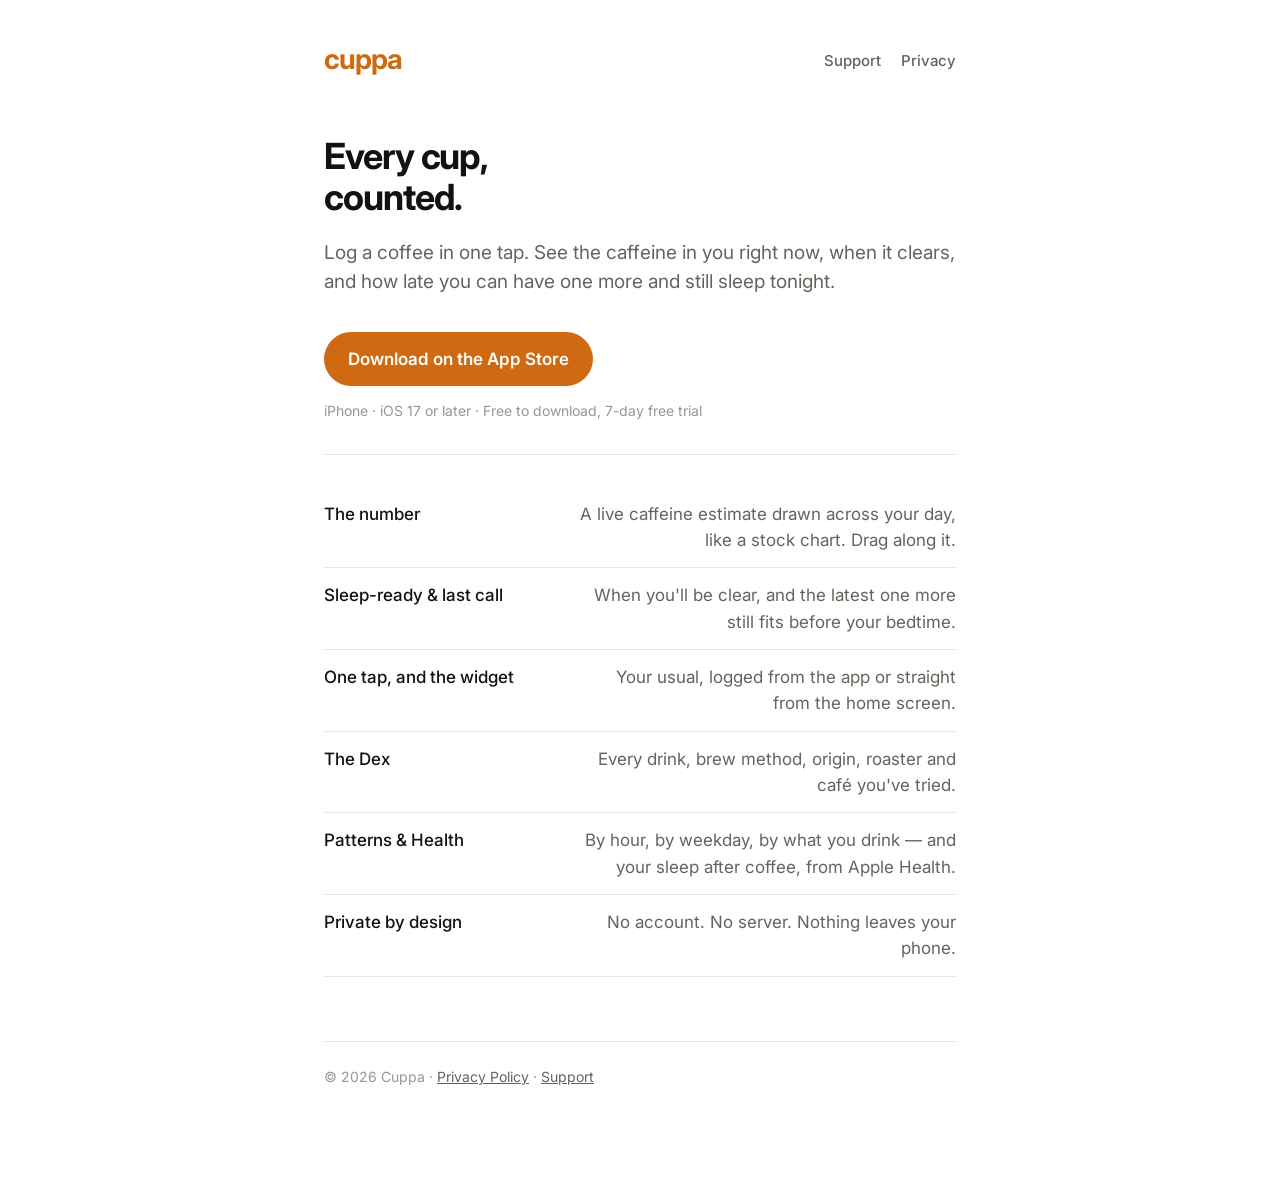
==== index.html @ 3676f8c9 "Cuppa website: home, privacy policy, support" ====
<!doctype html>
<html lang="en">
<head>
<meta charset="utf-8">
<meta name="viewport" content="width=device-width, initial-scale=1">
<title>Cuppa — caffeine, sleep &amp; every cup</title>
<meta name="description" content="Log a coffee in one tap. See the caffeine in you right now, when it clears, and how late you can have one more and still sleep. No account. Nothing leaves your phone.">
<meta property="og:title" content="Cuppa">
<meta property="og:description" content="Caffeine, sleep &amp; every cup. No account. Nothing leaves your phone.">
<meta property="og:image" content="social-1200x630.png">
<link rel="icon" href="favicon.png">
<link rel="preconnect" href="https://fonts.googleapis.com">
<link href="https://fonts.googleapis.com/css2?family=Inter:wght@400;500;600;700&display=swap" rel="stylesheet">
<link rel="stylesheet" href="style.css">
</head>
<body>
<main>
  <header>
    <a class="wordmark" href="./">cuppa</a>
    <nav><a href="support.html">Support</a><a href="privacy.html">Privacy</a></nav>
  </header>

  <h1>Every cup,<br>counted.</h1>
  <p class="lead">Log a coffee in one tap. See the caffeine in you right now, when it clears, and how late you can have one more and still sleep tonight.</p>
  <a class="button" href="https://apps.apple.com/">Download on the App Store</a>
  <p class="meta">iPhone · iOS 17 or later · Free to download, 7-day free trial</p>

  <hr>

  <div class="row"><span class="k">The number</span><span class="v">A live caffeine estimate drawn across your day, like a stock chart. Drag along it.</span></div>
  <div class="row"><span class="k">Sleep-ready &amp; last call</span><span class="v">When you'll be clear, and the latest one more still fits before your bedtime.</span></div>
  <div class="row"><span class="k">One tap, and the widget</span><span class="v">Your usual, logged from the app or straight from the home screen.</span></div>
  <div class="row"><span class="k">The Dex</span><span class="v">Every drink, brew method, origin, roaster and café you've tried.</span></div>
  <div class="row"><span class="k">Patterns &amp; Health</span><span class="v">By hour, by weekday, by what you drink — and your sleep after coffee, from Apple Health.</span></div>
  <div class="row"><span class="k">Private by design</span><span class="v">No account. No server. Nothing leaves your phone.</span></div>

  <footer>© 2026 Cuppa · <a href="privacy.html">Privacy Policy</a> · <a href="support.html">Support</a></footer>
</main>
</body>
</html>
---- style.css ----
/* Cuppa — the website. Same vocabulary as the app: white, Inter, one amber. */
:root {
  --paper: #ffffff;
  --ink: #141210;
  --muted: #67625c;
  --faint: #9a9590;
  --line: #e8e6e2;
  --well: #f3f2f0;
  --brand: #cf6a12;
}
@media (prefers-color-scheme: dark) {
  :root {
    --paper: #000000;
    --ink: #f5f3f0;
    --muted: #a8a39d;
    --faint: #7e7973;
    --line: #26241f;
    --well: #1a1917;
    --brand: #e67a1c;
  }
}
* { box-sizing: border-box; }
html { color-scheme: light dark; }
body {
  margin: 0;
  background: var(--paper);
  color: var(--ink);
  font-family: Inter, -apple-system, BlinkMacSystemFont, "Segoe UI", Helvetica, Arial, sans-serif;
  font-size: 17px;
  line-height: 1.55;
  -webkit-font-smoothing: antialiased;
}
main { max-width: 680px; margin: 0 auto; padding: 32px 24px 96px; }
header { display: flex; align-items: center; justify-content: space-between; height: 56px; }
.wordmark { font-weight: 700; font-size: 28px; letter-spacing: -0.04em; color: var(--brand); text-decoration: none; }
nav a { color: var(--muted); text-decoration: none; margin-left: 20px; font-weight: 500; font-size: 15px; }
nav a:hover { color: var(--ink); }
h1 { font-size: 36px; line-height: 1.15; letter-spacing: -0.03em; margin: 48px 0 12px; }
h2 { font-size: 21px; letter-spacing: -0.02em; margin: 40px 0 8px; }
h3 { font-size: 17px; margin: 24px 0 4px; }
p, li { color: var(--muted); }
p strong, li strong { color: var(--ink); font-weight: 600; }
.lead { font-size: 19px; }
a { color: var(--brand); }
hr { border: 0; border-top: 1px solid var(--line); margin: 32px 0; }
.meta { color: var(--faint); font-size: 14px; }
.row { display: flex; justify-content: space-between; align-items: baseline; padding: 14px 0; border-bottom: 1px solid var(--line); }
.row:last-child { border-bottom: 0; }
.row .k { color: var(--ink); font-weight: 500; }
.row .v { color: var(--muted); text-align: right; max-width: 60%; }
.button { display: inline-block; background: var(--brand); color: #fff; font-weight: 600; padding: 14px 24px; border-radius: 999px; text-decoration: none; margin-top: 16px; }
footer { color: var(--faint); font-size: 14px; margin-top: 64px; padding-top: 24px; border-top: 1px solid var(--line); }
footer a { color: var(--muted); }
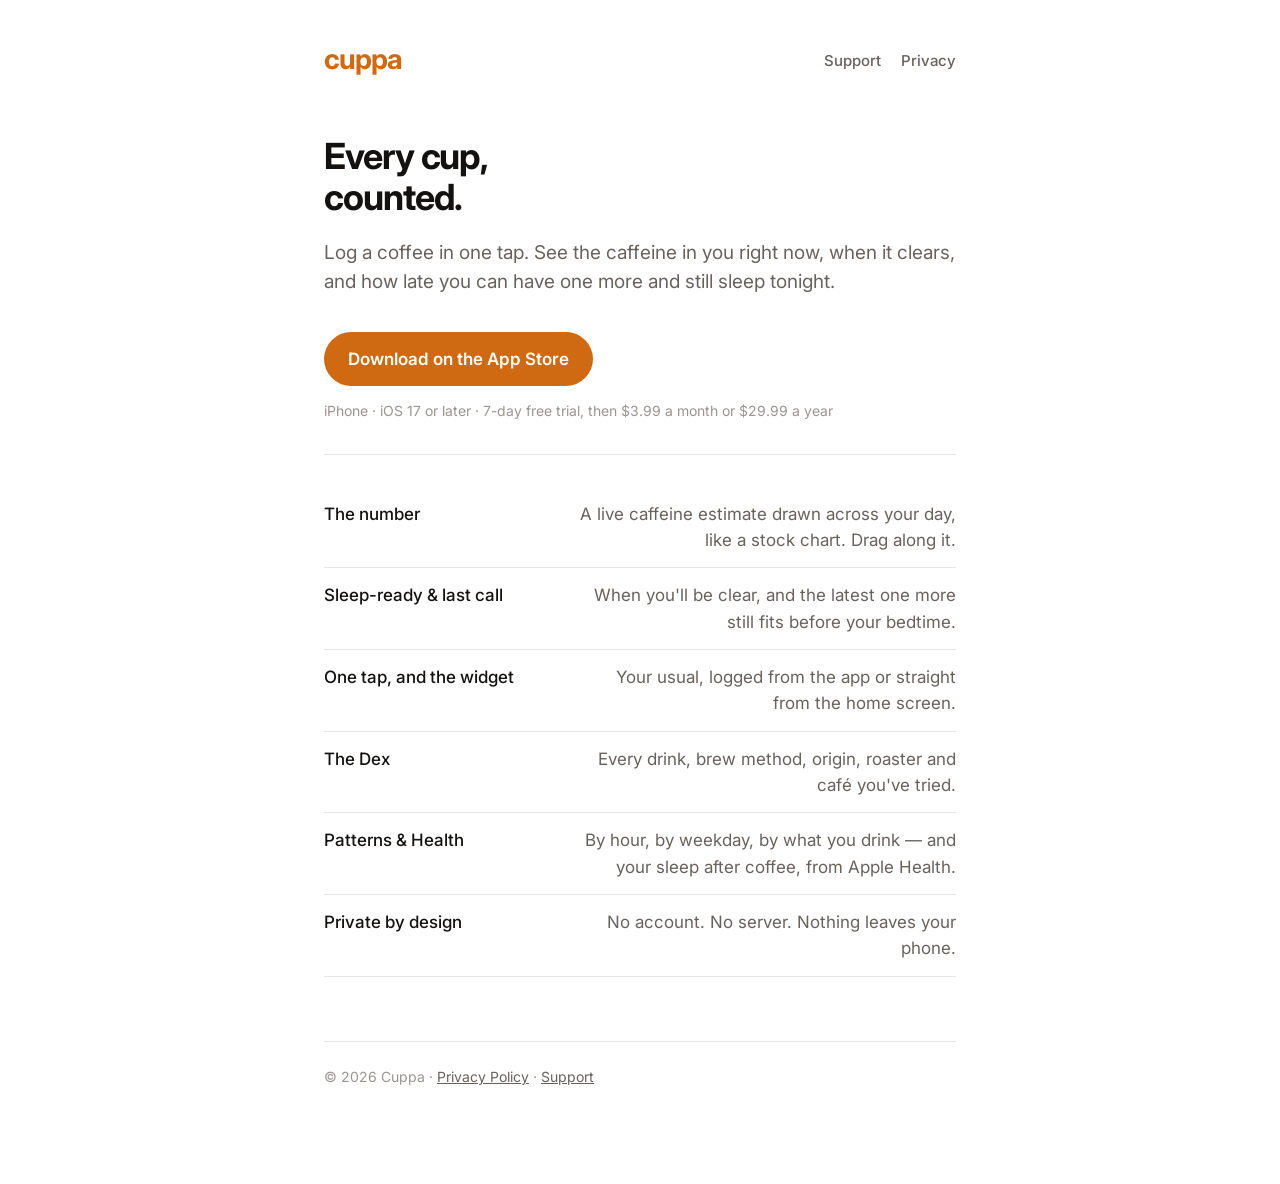
==== commit e9850bc3: "Say the price, not "free" Co-Authored-By: Claude Opus 5 <noreply@anthropic.com>" ====
--- a/index.html
+++ b/index.html
@@ -22,8 +22,8 @@
 
   <h1>Every cup,<br>counted.</h1>
   <p class="lead">Log a coffee in one tap. See the caffeine in you right now, when it clears, and how late you can have one more and still sleep tonight.</p>
-  <a class="button" href="https://apps.apple.com/">Download on the App Store</a>
-  <p class="meta">iPhone · iOS 17 or later · Free to download, 7-day free trial</p>
+  <a class="button" href="https://apps.apple.com/app/id6809620122">Download on the App Store</a>
+  <p class="meta">iPhone · iOS 17 or later · 7-day free trial, then $3.99 a month or $29.99 a year</p>
 
   <hr>
 
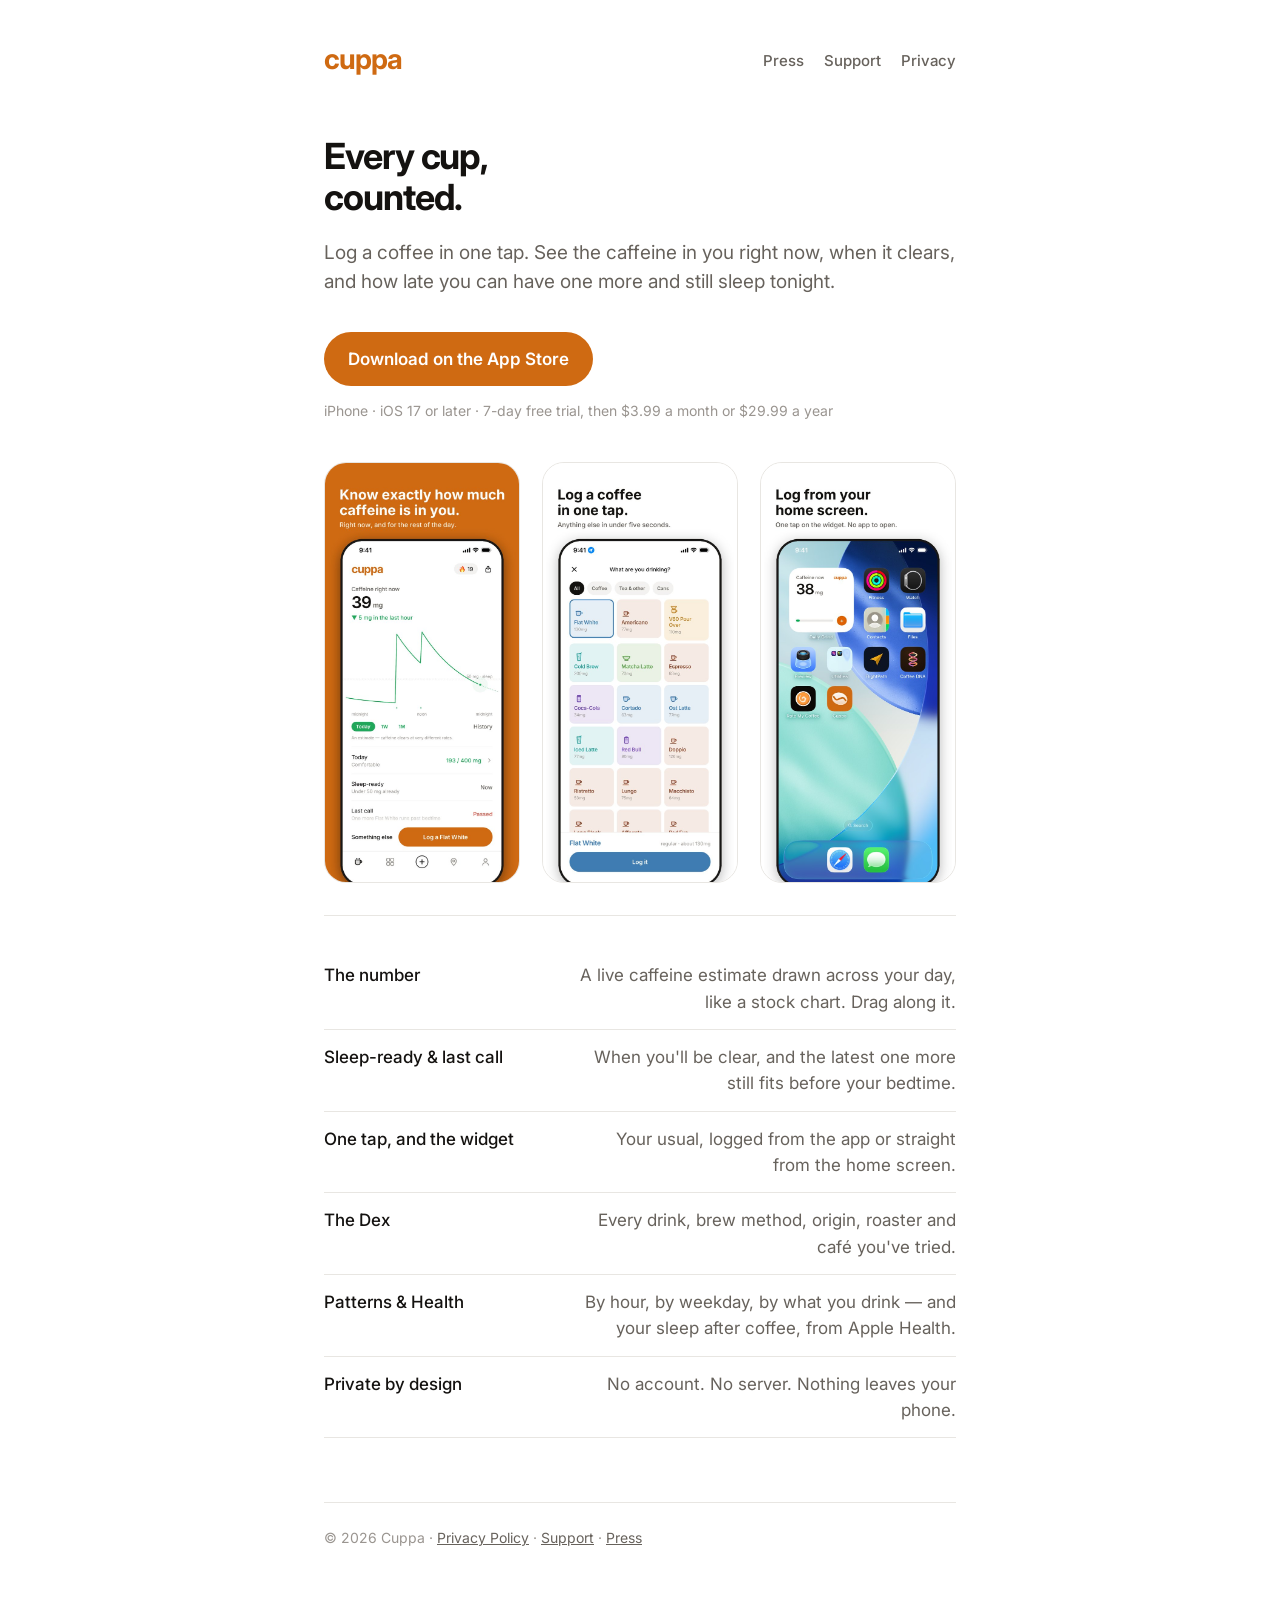
==== commit 0e2b000e: "Screenshots on the home page, and a press kit Co-Authored-By: Claude Opus 5 <noreply@anthropic.com>" ====
--- a/index.html
+++ b/index.html
@@ -17,13 +17,19 @@
 <main>
   <header>
     <a class="wordmark" href="./">cuppa</a>
-    <nav><a href="support.html">Support</a><a href="privacy.html">Privacy</a></nav>
+    <nav><a href="press.html">Press</a><a href="support.html">Support</a><a href="privacy.html">Privacy</a></nav>
   </header>
 
   <h1>Every cup,<br>counted.</h1>
   <p class="lead">Log a coffee in one tap. See the caffeine in you right now, when it clears, and how late you can have one more and still sleep tonight.</p>
   <a class="button" href="https://apps.apple.com/app/id6809620122">Download on the App Store</a>
   <p class="meta">iPhone · iOS 17 or later · 7-day free trial, then $3.99 a month or $29.99 a year</p>
+
+  <div class="shots">
+    <img src="press/screenshot-1.jpg" alt="Today: the caffeine in you right now, drawn as a line across the day" width="640" height="1385">
+    <img src="press/screenshot-2.jpg" alt="Log a coffee in one tap" width="640" height="1385">
+    <img src="press/screenshot-3.jpg" alt="The home-screen widget with its one-tap log" width="640" height="1385">
+  </div>
 
   <hr>
 
@@ -34,7 +40,7 @@
   <div class="row"><span class="k">Patterns &amp; Health</span><span class="v">By hour, by weekday, by what you drink — and your sleep after coffee, from Apple Health.</span></div>
   <div class="row"><span class="k">Private by design</span><span class="v">No account. No server. Nothing leaves your phone.</span></div>
 
-  <footer>© 2026 Cuppa · <a href="privacy.html">Privacy Policy</a> · <a href="support.html">Support</a></footer>
+  <footer>© 2026 Cuppa · <a href="privacy.html">Privacy Policy</a> · <a href="support.html">Support</a> · <a href="press.html">Press</a></footer>
 </main>
 </body>
 </html>
--- a/style.css
+++ b/style.css
@@ -51,3 +51,13 @@
 .button { display: inline-block; background: var(--brand); color: #fff; font-weight: 600; padding: 14px 24px; border-radius: 999px; text-decoration: none; margin-top: 16px; }
 footer { color: var(--faint); font-size: 14px; margin-top: 64px; padding-top: 24px; border-top: 1px solid var(--line); }
 footer a { color: var(--muted); }
+
+/* Screenshots: three phones in a row, running off the right on a phone. */
+.shots { display: flex; gap: 16px; margin: 40px -24px 8px; padding: 0 24px; overflow-x: auto; scroll-snap-type: x mandatory; -webkit-overflow-scrolling: touch; }
+.shots img { flex: 0 0 auto; width: 200px; height: auto; border-radius: 22px; border: 1px solid var(--line); scroll-snap-align: start; }
+@media (min-width: 680px) { .shots { justify-content: space-between; } .shots img { width: 31%; } }
+.kit { display: grid; grid-template-columns: repeat(auto-fill, minmax(140px, 1fr)); gap: 16px; margin: 16px 0 8px; }
+.kit a { display: block; text-decoration: none; }
+.kit img { width: 100%; height: auto; border-radius: 16px; border: 1px solid var(--line); display: block; }
+.kit span { display: block; font-size: 13px; color: var(--muted); margin-top: 6px; }
+.facts .row .v { max-width: 70%; }
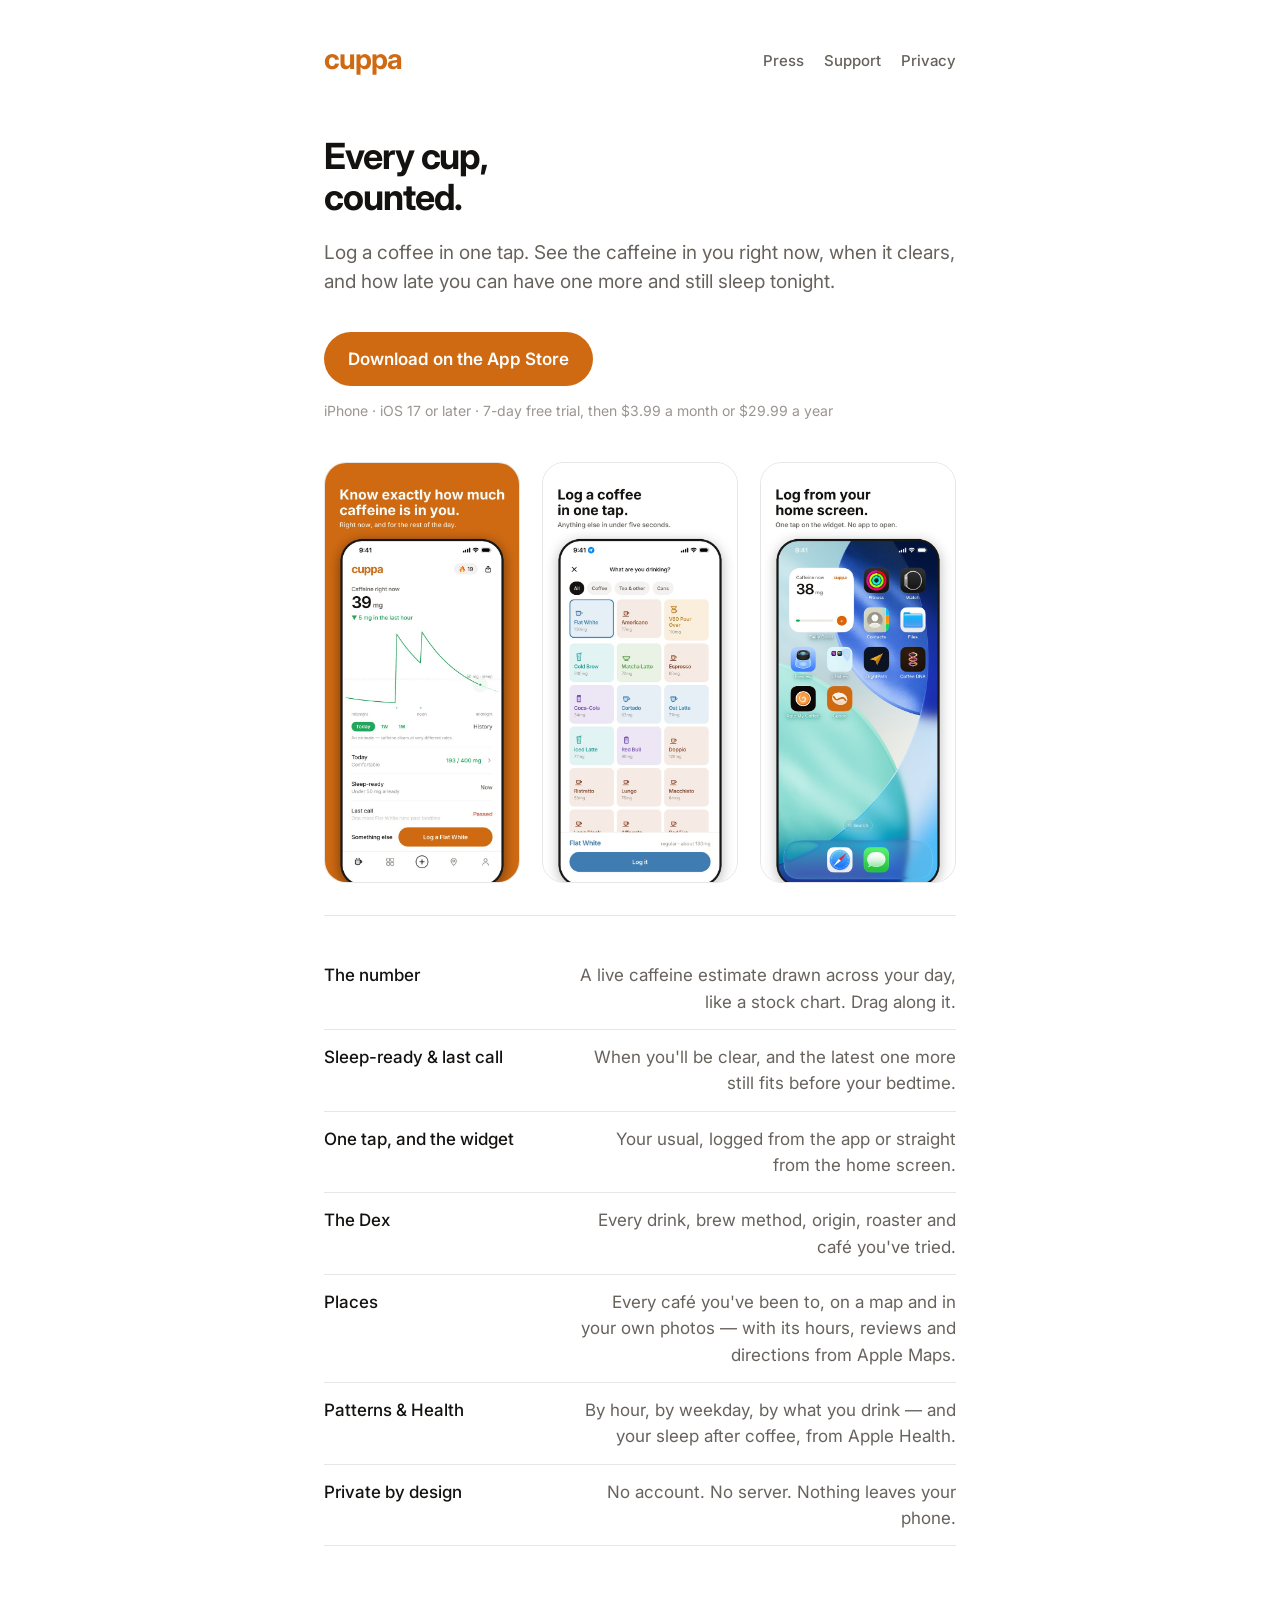
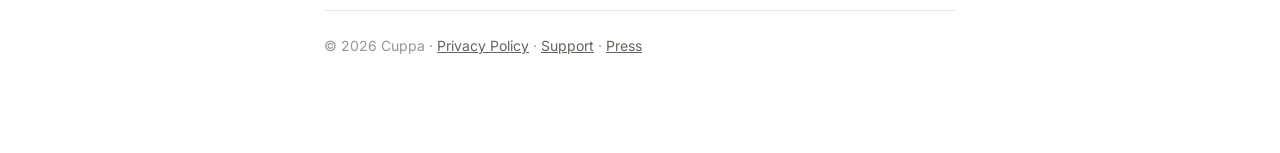
==== commit 838c0e33: "A Places row Co-Authored-By: Claude Opus 5 <noreply@anthropic.com>" ====
--- a/index.html
+++ b/index.html
@@ -37,6 +37,7 @@
   <div class="row"><span class="k">Sleep-ready &amp; last call</span><span class="v">When you'll be clear, and the latest one more still fits before your bedtime.</span></div>
   <div class="row"><span class="k">One tap, and the widget</span><span class="v">Your usual, logged from the app or straight from the home screen.</span></div>
   <div class="row"><span class="k">The Dex</span><span class="v">Every drink, brew method, origin, roaster and café you've tried.</span></div>
+  <div class="row"><span class="k">Places</span><span class="v">Every café you've been to, on a map and in your own photos — with its hours, reviews and directions from Apple Maps.</span></div>
   <div class="row"><span class="k">Patterns &amp; Health</span><span class="v">By hour, by weekday, by what you drink — and your sleep after coffee, from Apple Health.</span></div>
   <div class="row"><span class="k">Private by design</span><span class="v">No account. No server. Nothing leaves your phone.</span></div>
 
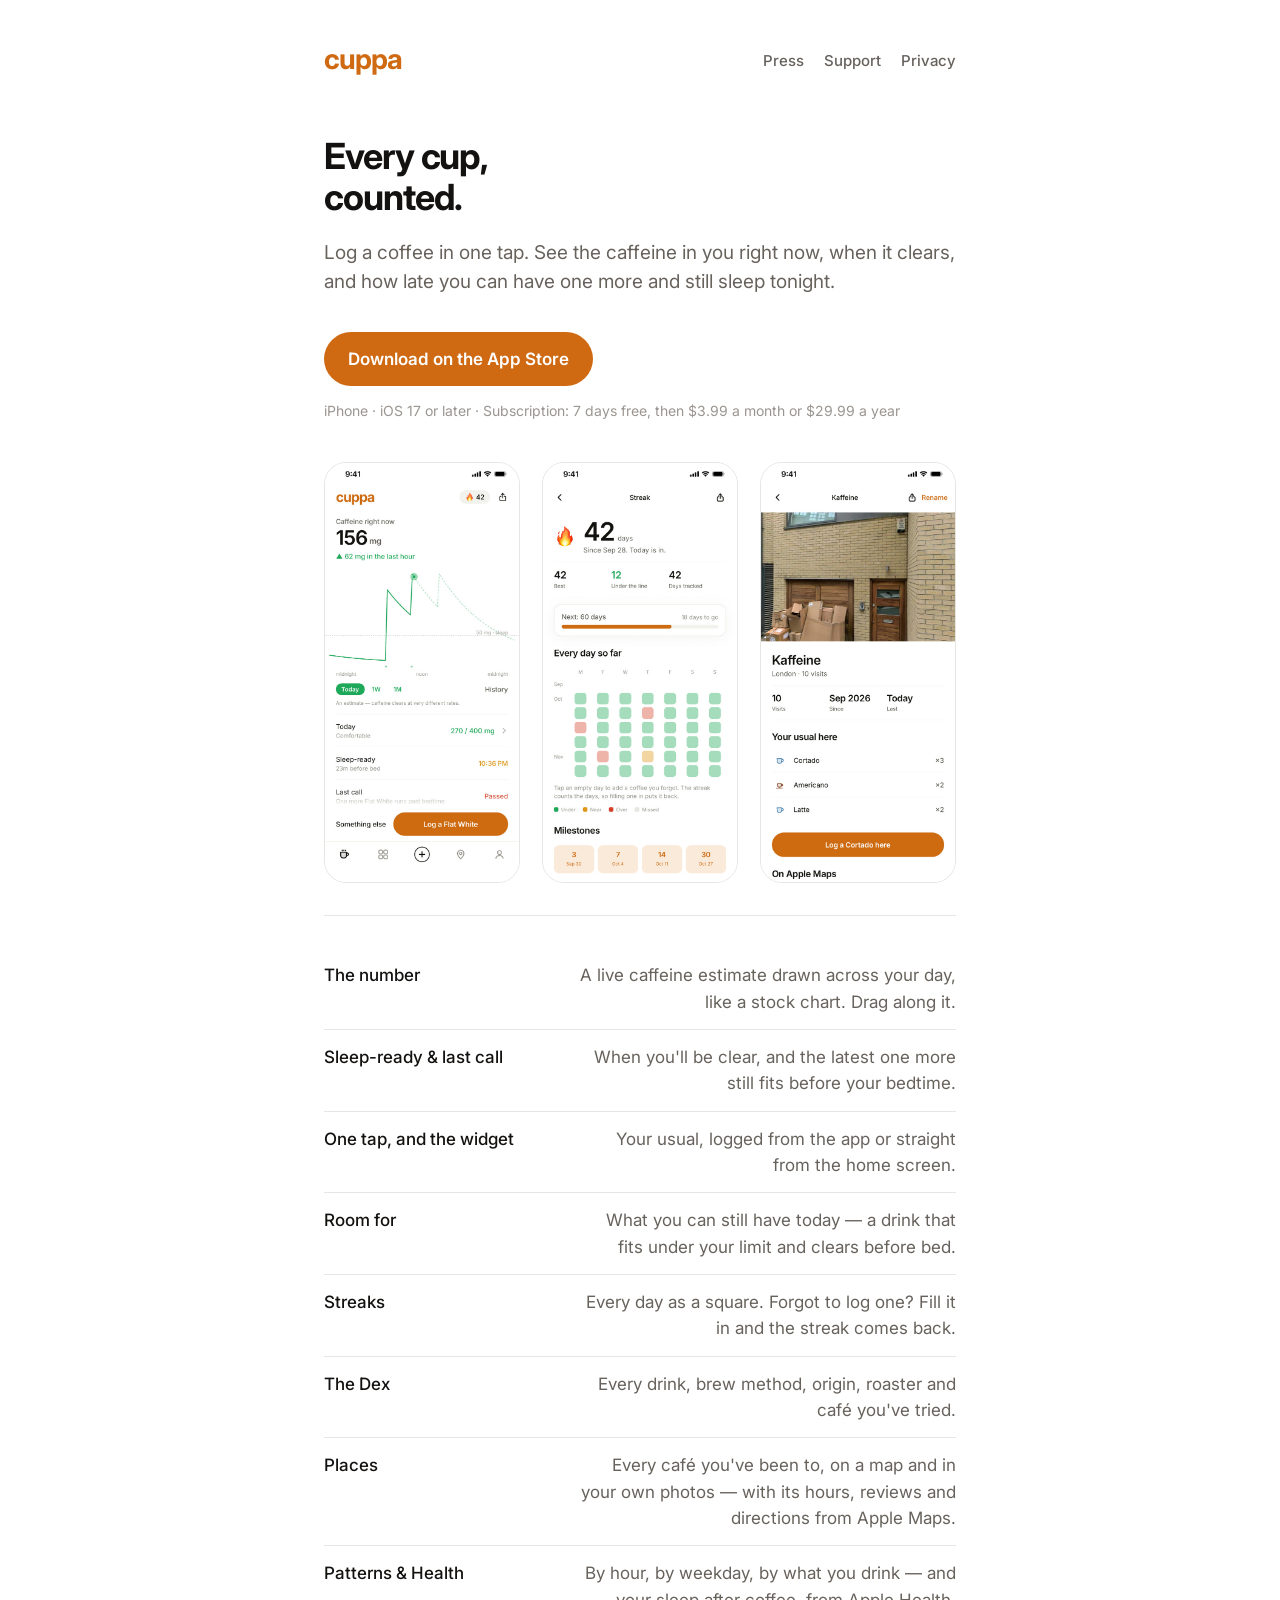
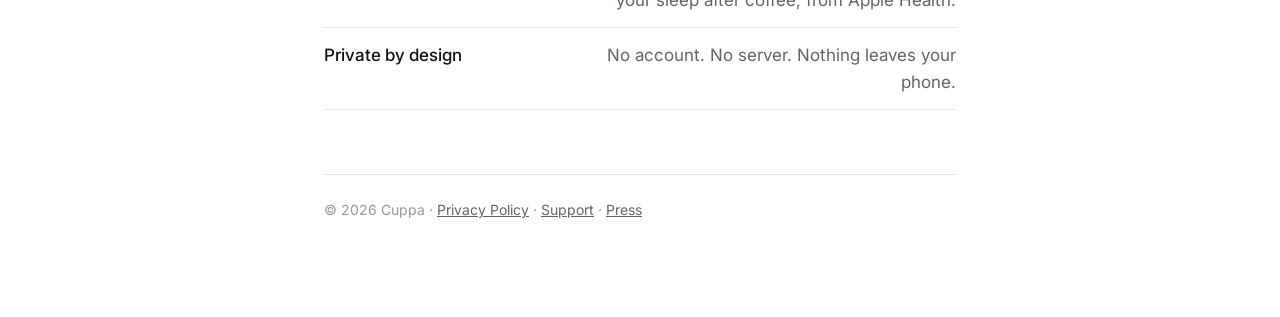
==== commit b2fe7f3e: "Current screenshots, current name Co-Authored-By: Claude Opus 5 <noreply@anthropic.com>" ====
--- a/index.html
+++ b/index.html
@@ -23,12 +23,12 @@
   <h1>Every cup,<br>counted.</h1>
   <p class="lead">Log a coffee in one tap. See the caffeine in you right now, when it clears, and how late you can have one more and still sleep tonight.</p>
   <a class="button" href="https://apps.apple.com/app/id6809620122">Download on the App Store</a>
-  <p class="meta">iPhone · iOS 17 or later · 7-day free trial, then $3.99 a month or $29.99 a year</p>
+  <p class="meta">iPhone · iOS 17 or later · Subscription: 7 days free, then $3.99 a month or $29.99 a year</p>
 
   <div class="shots">
     <img src="press/screenshot-1.jpg" alt="Today: the caffeine in you right now, drawn as a line across the day" width="640" height="1385">
-    <img src="press/screenshot-2.jpg" alt="Log a coffee in one tap" width="640" height="1385">
-    <img src="press/screenshot-3.jpg" alt="The home-screen widget with its one-tap log" width="640" height="1385">
+    <img src="press/screenshot-2.jpg" alt="The streak screen: every day as a square, green under the daily limit" width="640" height="1385">
+    <img src="press/screenshot-3.jpg" alt="A café's page: your visits, your usual there, and Apple Maps' own card" width="640" height="1385">
   </div>
 
   <hr>
@@ -36,6 +36,8 @@
   <div class="row"><span class="k">The number</span><span class="v">A live caffeine estimate drawn across your day, like a stock chart. Drag along it.</span></div>
   <div class="row"><span class="k">Sleep-ready &amp; last call</span><span class="v">When you'll be clear, and the latest one more still fits before your bedtime.</span></div>
   <div class="row"><span class="k">One tap, and the widget</span><span class="v">Your usual, logged from the app or straight from the home screen.</span></div>
+  <div class="row"><span class="k">Room for</span><span class="v">What you can still have today — a drink that fits under your limit and clears before bed.</span></div>
+  <div class="row"><span class="k">Streaks</span><span class="v">Every day as a square. Forgot to log one? Fill it in and the streak comes back.</span></div>
   <div class="row"><span class="k">The Dex</span><span class="v">Every drink, brew method, origin, roaster and café you've tried.</span></div>
   <div class="row"><span class="k">Places</span><span class="v">Every café you've been to, on a map and in your own photos — with its hours, reviews and directions from Apple Maps.</span></div>
   <div class="row"><span class="k">Patterns &amp; Health</span><span class="v">By hour, by weekday, by what you drink — and your sleep after coffee, from Apple Health.</span></div>
